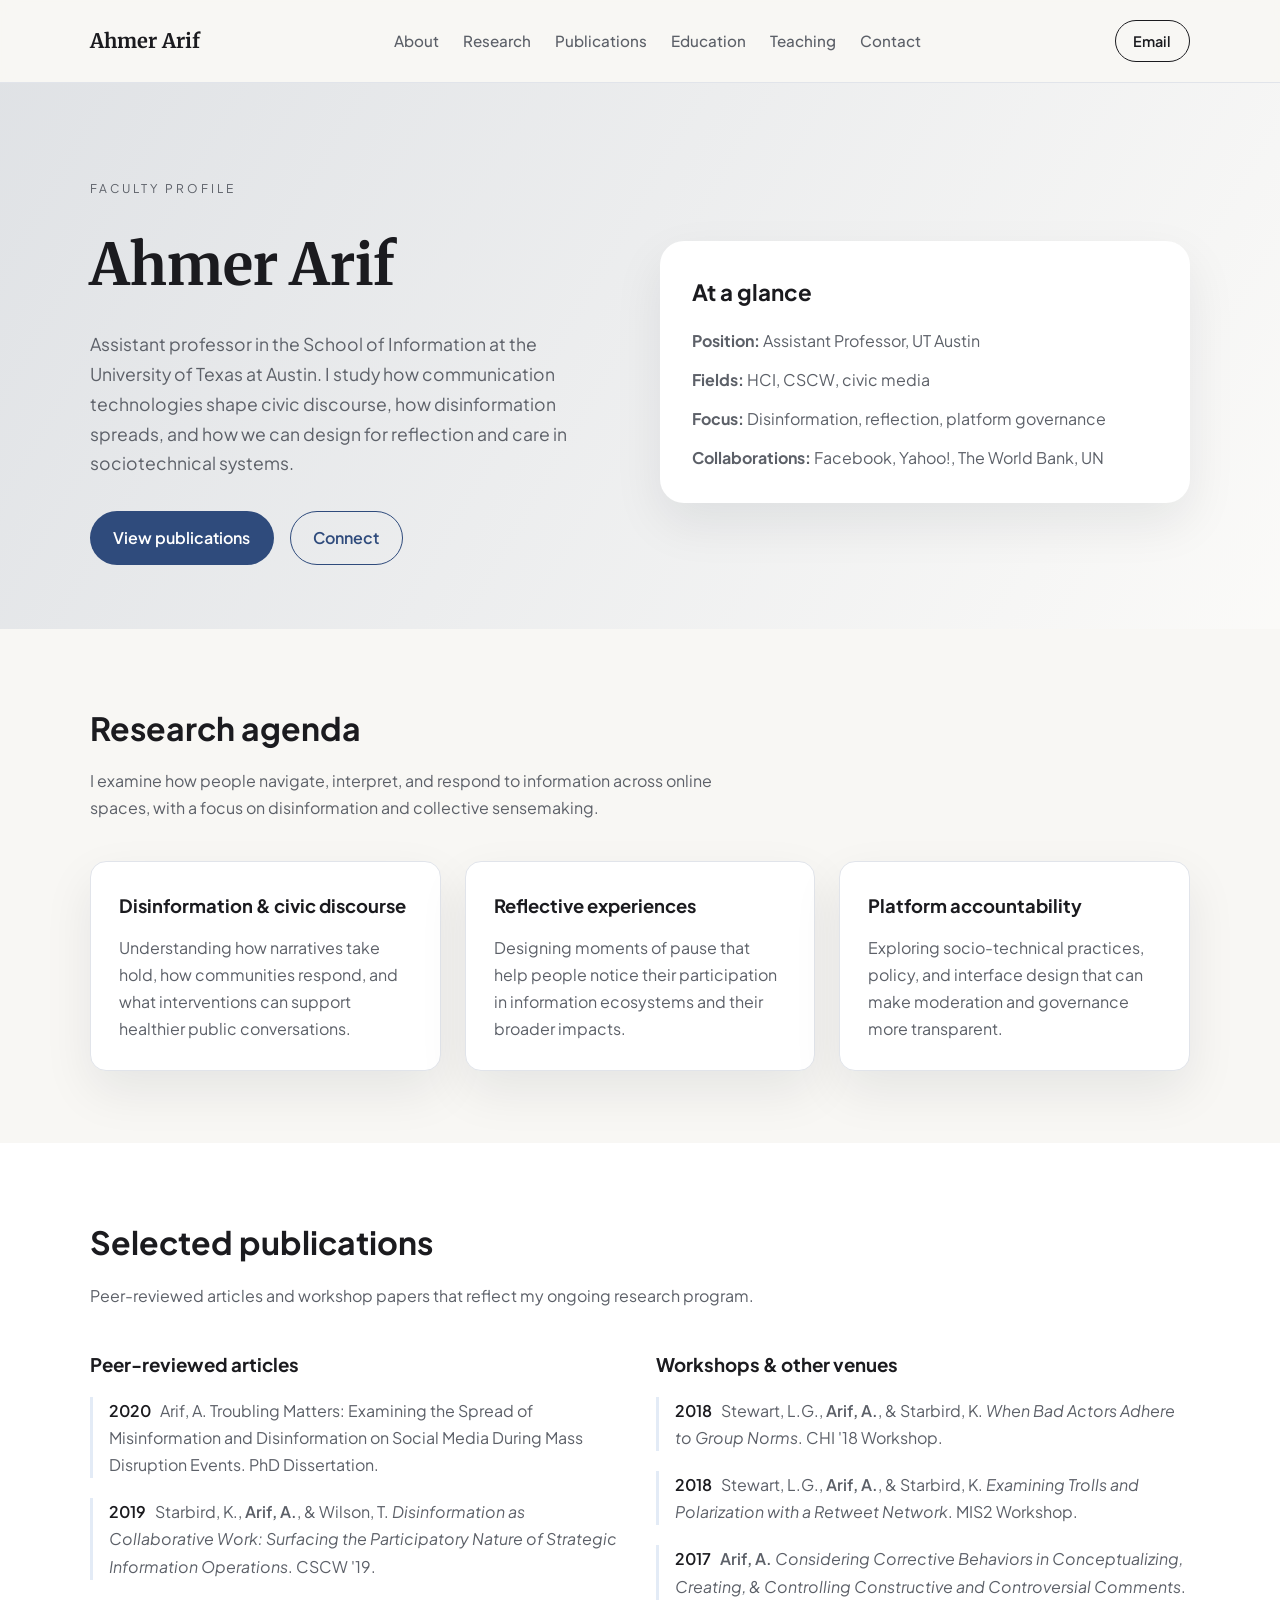
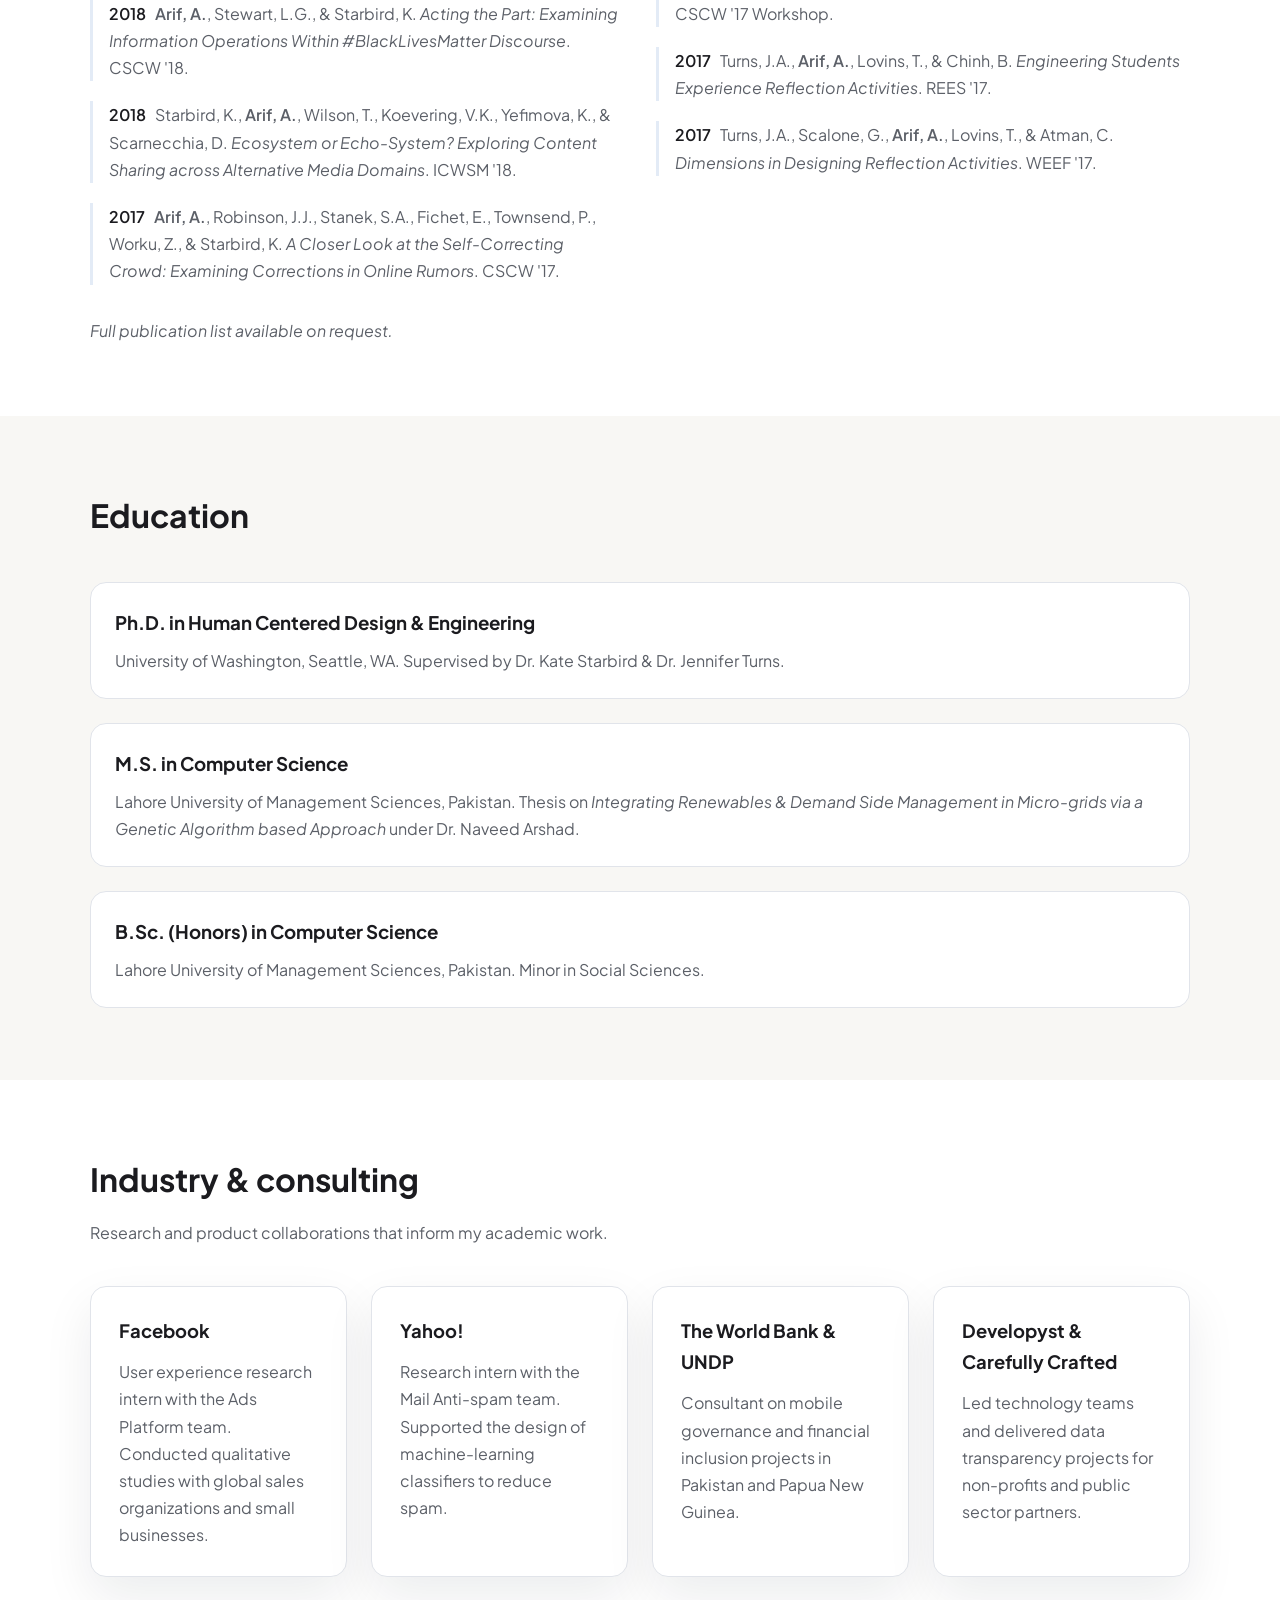
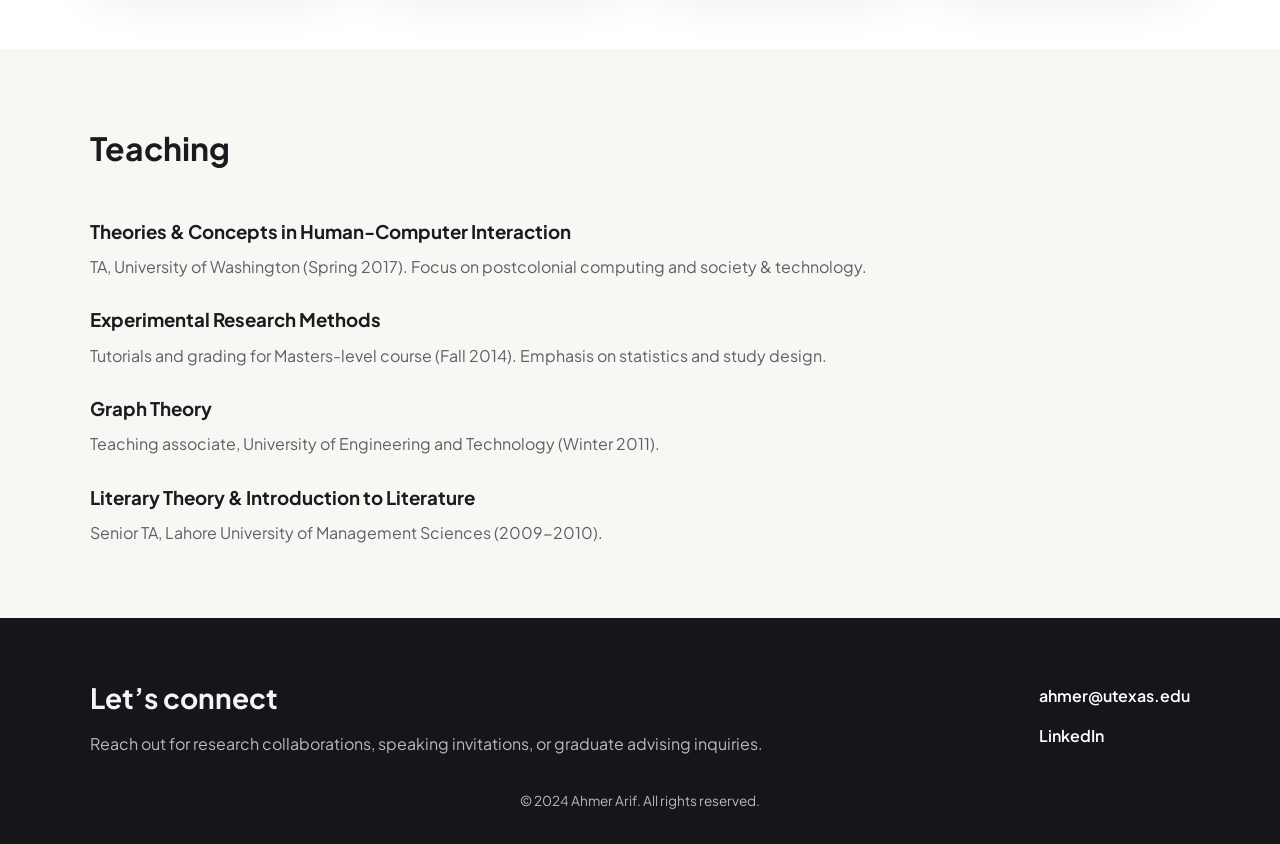
==== index.html @ f25e39d2 "Revamp faculty homepage layout" ====
<!doctype html>
<html lang="en">
<head>
    <meta charset="UTF-8">
    <meta name="viewport" content="width=device-width, initial-scale=1">
    <title>Ahmer Arif | Faculty Profile</title>
    <meta name="description" content="Ahmer Arif is an assistant professor in the School of Information at the University of Texas at Austin, researching disinformation, civic discourse, and reflective design in sociotechnical systems.">
    <meta name="keywords" content="Ahmer Arif, HCI, CSCW, disinformation, misinformation, UT Austin, School of Information">
    <link rel="canonical" href="http://ahmerarif.com/">
    <link rel="shortcut icon" href="files/favicomatic/favicon.png">
    <link rel="shortcut icon" href="files/favicomatic/favicon.ico">
    <link rel="stylesheet" href="css/style.css">
    <link rel="preconnect" href="https://fonts.googleapis.com">
    <link rel="preconnect" href="https://fonts.gstatic.com" crossorigin>
    <link href="https://fonts.googleapis.com/css2?family=Merriweather:wght@300;400;700&family=Plus+Jakarta+Sans:wght@400;500;600;700&display=swap" rel="stylesheet">
</head>
<body>
    <a class="skip-link" href="#main">Skip to main content</a>

    <header class="site-header">
        <div class="container header-content">
            <a class="logo" href="#top">Ahmer Arif</a>
            <nav class="site-nav">
                <a href="#about">About</a>
                <a href="#research">Research</a>
                <a href="#publications">Publications</a>
                <a href="#education">Education</a>
                <a href="#teaching">Teaching</a>
                <a href="#contact">Contact</a>
            </nav>
            <a class="cta" href="mailto:ahmer@utexas.edu">Email</a>
        </div>
    </header>

    <main id="main">
        <section id="top" class="hero">
            <div class="container hero-grid">
                <div class="hero-text">
                    <p class="eyebrow">Faculty Profile</p>
                    <h1>Ahmer Arif</h1>
                    <p class="lead">Assistant professor in the <a href="https://www.ischool.utexas.edu" target="_blank" rel="noreferrer">School of Information</a> at the University of Texas at Austin. I study how communication technologies shape civic discourse, how disinformation spreads, and how we can design for reflection and care in sociotechnical systems.</p>
                    <div class="hero-actions">
                        <a class="button primary" href="#publications">View publications</a>
                        <a class="button ghost" href="#contact">Connect</a>
                    </div>
                </div>
                <div class="hero-card" id="about">
                    <h2>At a glance</h2>
                    <ul>
                        <li><strong>Position:</strong> Assistant Professor, UT Austin</li>
                        <li><strong>Fields:</strong> HCI, CSCW, civic media</li>
                        <li><strong>Focus:</strong> Disinformation, reflection, platform governance</li>
                        <li><strong>Collaborations:</strong> Facebook, Yahoo!, The World Bank, UN</li>
                    </ul>
                </div>
            </div>
        </section>

        <section id="research" class="section">
            <div class="container">
                <div class="section-header">
                    <h2>Research agenda</h2>
                    <p>I examine how people navigate, interpret, and respond to information across online spaces, with a focus on disinformation and collective sensemaking.</p>
                </div>
                <div class="card-grid">
                    <article class="card">
                        <h3>Disinformation &amp; civic discourse</h3>
                        <p>Understanding how narratives take hold, how communities respond, and what interventions can support healthier public conversations.</p>
                    </article>
                    <article class="card">
                        <h3>Reflective experiences</h3>
                        <p>Designing moments of pause that help people notice their participation in information ecosystems and their broader impacts.</p>
                    </article>
                    <article class="card">
                        <h3>Platform accountability</h3>
                        <p>Exploring socio-technical practices, policy, and interface design that can make moderation and governance more transparent.</p>
                    </article>
                </div>
            </div>
        </section>

        <section id="publications" class="section alt">
            <div class="container">
                <div class="section-header">
                    <h2>Selected publications</h2>
                    <p>Peer-reviewed articles and workshop papers that reflect my ongoing research program.</p>
                </div>
                <div class="publication-grid">
                    <div>
                        <h3>Peer-reviewed articles</h3>
                        <ul>
                            <li><span class="year">2020</span> Arif, A. <a href="papers/Troubling-Matters.pdf" target="_blank" rel="noreferrer">Troubling Matters: Examining the Spread of Misinformation and Disinformation on Social Media During Mass Disruption Events</a>. PhD Dissertation.</li>
                            <li><span class="year">2019</span> Starbird, K., <span class="self-name">Arif, A.</span>, &amp; Wilson, T. <em><a href="papers/Disinfo-Collab.pdf" target="_blank" rel="noreferrer">Disinformation as Collaborative Work: Surfacing the Participatory Nature of Strategic Information Operations</a></em>. CSCW '19.</li>
                            <li><span class="year">2018</span> <span class="self-name">Arif, A.</span>, Stewart, L.G., &amp; Starbird, K. <em><a href="papers/BLM-IRA.pdf" target="_blank" rel="noreferrer">Acting the Part: Examining Information Operations Within #BlackLivesMatter Discourse</a></em>. CSCW '18.</li>
                            <li><span class="year">2018</span> Starbird, K., <span class="self-name">Arif, A.</span>, Wilson, T., Koevering, V.K., Yefimova, K., &amp; Scarnecchia, D. <em><a href="papers/Echosystem.pdf" target="_blank" rel="noreferrer">Ecosystem or Echo-System? Exploring Content Sharing across Alternative Media Domains</a></em>. ICWSM '18.</li>
                            <li><span class="year">2017</span> <span class="self-name">Arif, A.</span>, Robinson, J.J., Stanek, S.A., Fichet, E., Townsend, P., Worku, Z., &amp; Starbird, K. <em><a href="papers/CorrectiveBehavior.pdf" target="_blank" rel="noreferrer">A Closer Look at the Self-Correcting Crowd: Examining Corrections in Online Rumors</a></em>. CSCW '17.</li>
                        </ul>
                    </div>
                    <div>
                        <h3>Workshops &amp; other venues</h3>
                        <ul>
                            <li><span class="year">2018</span> Stewart, L.G., <span class="self-name">Arif, A.</span>, &amp; Starbird, K. <em><a href="papers/bad-actors-adhere.pdf" target="_blank" rel="noreferrer">When Bad Actors Adhere to Group Norms</a></em>. CHI '18 Workshop.</li>
                            <li><span class="year">2018</span> Stewart, L.G., <span class="self-name">Arif, A.</span>, &amp; Starbird, K. <em><a href="papers/examining-trolls-polarization.pdf" target="_blank" rel="noreferrer">Examining Trolls and Polarization with a Retweet Network</a></em>. MIS2 Workshop.</li>
                            <li><span class="year">2017</span> <span class="self-name">Arif, A.</span> <em><a href="papers/CCCCCCCR.pdf" target="_blank" rel="noreferrer">Considering Corrective Behaviors in Conceptualizing, Creating, &amp; Controlling Constructive and Controversial Comments</a></em>. CSCW '17 Workshop.</li>
                            <li><span class="year">2017</span> Turns, J.A., <span class="self-name">Arif, A.</span>, Lovins, T., &amp; Chinh, B. <em><a href="papers/Students_Experience_Reflection.pdf" target="_blank" rel="noreferrer">Engineering Students Experience Reflection Activities</a></em>. REES '17.</li>
                            <li><span class="year">2017</span> Turns, J.A., Scalone, G., <span class="self-name">Arif, A.</span>, Lovins, T., &amp; Atman, C. <em><a href="papers/DesigningReflectionActivities.pdf" target="_blank" rel="noreferrer">Dimensions in Designing Reflection Activities</a></em>. WEEF '17.</li>
                        </ul>
                    </div>
                </div>
                <p class="note">Full publication list available on request.</p>
            </div>
        </section>

        <section id="education" class="section">
            <div class="container">
                <div class="section-header">
                    <h2>Education</h2>
                </div>
                <div class="timeline">
                    <div class="timeline-item">
                        <h3>Ph.D. in Human Centered Design &amp; Engineering</h3>
                        <p>University of Washington, Seattle, WA. Supervised by <a href="https://www.hcde.washington.edu/starbird" target="_blank" rel="noreferrer">Dr. Kate Starbird</a> &amp; <a href="https://www.hcde.washington.edu/turns" target="_blank" rel="noreferrer">Dr. Jennifer Turns</a>.</p>
                    </div>
                    <div class="timeline-item">
                        <h3>M.S. in Computer Science</h3>
                        <p><a href="http://www.lums.edu.pk/" target="_blank" rel="noreferrer">Lahore University of Management Sciences</a>, Pakistan. Thesis on <em>Integrating Renewables &amp; Demand Side Management in Micro-grids via a Genetic Algorithm based Approach</em> under <a href="https://lums.edu.pk/lums_employee/1352" target="_blank" rel="noreferrer">Dr. Naveed Arshad</a>.</p>
                    </div>
                    <div class="timeline-item">
                        <h3>B.Sc. (Honors) in Computer Science</h3>
                        <p><a href="http://www.lums.edu.pk/" target="_blank" rel="noreferrer">Lahore University of Management Sciences</a>, Pakistan. Minor in Social Sciences.</p>
                    </div>
                </div>
            </div>
        </section>

        <section id="industry" class="section alt">
            <div class="container">
                <div class="section-header">
                    <h2>Industry &amp; consulting</h2>
                    <p>Research and product collaborations that inform my academic work.</p>
                </div>
                <div class="card-grid">
                    <article class="card">
                        <h3>Facebook</h3>
                        <p>User experience research intern with the Ads Platform team. Conducted qualitative studies with global sales organizations and small businesses.</p>
                    </article>
                    <article class="card">
                        <h3>Yahoo!</h3>
                        <p>Research intern with the Mail Anti-spam team. Supported the design of machine-learning classifiers to reduce spam.</p>
                    </article>
                    <article class="card">
                        <h3>The World Bank &amp; UNDP</h3>
                        <p>Consultant on mobile governance and financial inclusion projects in Pakistan and Papua New Guinea.</p>
                    </article>
                    <article class="card">
                        <h3>Developyst &amp; Carefully Crafted</h3>
                        <p>Led technology teams and delivered data transparency projects for non-profits and public sector partners.</p>
                    </article>
                </div>
            </div>
        </section>

        <section id="teaching" class="section">
            <div class="container">
                <div class="section-header">
                    <h2>Teaching</h2>
                </div>
                <div class="teaching-list">
                    <div>
                        <h3>Theories &amp; Concepts in Human-Computer Interaction</h3>
                        <p>TA, University of Washington (Spring 2017). Focus on postcolonial computing and society &amp; technology.</p>
                    </div>
                    <div>
                        <h3>Experimental Research Methods</h3>
                        <p>Tutorials and grading for Masters-level course (Fall 2014). Emphasis on statistics and study design.</p>
                    </div>
                    <div>
                        <h3>Graph Theory</h3>
                        <p>Teaching associate, University of Engineering and Technology (Winter 2011).</p>
                    </div>
                    <div>
                        <h3>Literary Theory &amp; Introduction to Literature</h3>
                        <p>Senior TA, Lahore University of Management Sciences (2009-2010).</p>
                    </div>
                </div>
            </div>
        </section>
    </main>

    <footer id="contact" class="site-footer">
        <div class="container footer-grid">
            <div>
                <h2>Let’s connect</h2>
                <p>Reach out for research collaborations, speaking invitations, or graduate advising inquiries.</p>
            </div>
            <div class="footer-links">
                <a href="mailto:ahmer@utexas.edu">ahmer@utexas.edu</a>
                <a href="https://www.linkedin.com/in/ahmerarif" target="_blank" rel="noreferrer">LinkedIn</a>
            </div>
        </div>
        <p class="footer-note">© 2024 Ahmer Arif. All rights reserved.</p>
    </footer>
</body>
</html>
---- css/style.css ----
:root {
  color-scheme: light;
  --bg: #f8f7f4;
  --bg-alt: #ffffff;
  --ink: #1b1b1f;
  --muted: #5c6068;
  --accent: #2f4b7c;
  --accent-soft: #e3ebf6;
  --border: #e1e4ea;
  --shadow: 0 20px 50px rgba(15, 23, 42, 0.08);
  --radius-lg: 24px;
  --radius-md: 16px;
  --radius-sm: 10px;
}

* {
  box-sizing: border-box;
  margin: 0;
  padding: 0;
}

body {
  font-family: 'Plus Jakarta Sans', sans-serif;
  background: var(--bg);
  color: var(--ink);
  line-height: 1.7;
}

a {
  color: inherit;
  text-decoration: none;
}

a:hover,
a:focus {
  color: var(--accent);
}

img {
  max-width: 100%;
  display: block;
}

.skip-link {
  position: absolute;
  left: -999px;
  top: -999px;
  background: var(--accent);
  color: #fff;
  padding: 0.75rem 1.25rem;
  border-radius: var(--radius-sm);
  z-index: 1000;
}

.skip-link:focus {
  left: 1rem;
  top: 1rem;
}

.container {
  width: min(1100px, 90vw);
  margin: 0 auto;
}

.site-header {
  position: sticky;
  top: 0;
  z-index: 50;
  background: rgba(248, 247, 244, 0.92);
  backdrop-filter: blur(8px);
  border-bottom: 1px solid var(--border);
}

.header-content {
  display: flex;
  align-items: center;
  justify-content: space-between;
  padding: 1.25rem 0;
  gap: 1.5rem;
}

.logo {
  font-family: 'Merriweather', serif;
  font-size: 1.25rem;
  font-weight: 700;
}

.site-nav {
  display: flex;
  gap: 1.5rem;
  flex-wrap: wrap;
  font-size: 0.95rem;
}

.site-nav a {
  color: var(--muted);
  font-weight: 500;
}

.site-nav a:hover {
  color: var(--ink);
}

.cta {
  border: 1px solid var(--ink);
  padding: 0.5rem 1.1rem;
  border-radius: 999px;
  font-weight: 600;
  font-size: 0.9rem;
}

.cta:hover {
  background: var(--ink);
  color: #fff;
}

.hero {
  padding: 6rem 0 4rem;
  background: linear-gradient(120deg, rgba(47, 75, 124, 0.12), rgba(255, 255, 255, 0.4));
}

.hero-grid {
  display: grid;
  grid-template-columns: repeat(auto-fit, minmax(280px, 1fr));
  gap: 2.5rem;
  align-items: center;
}

.eyebrow {
  letter-spacing: 0.25em;
  text-transform: uppercase;
  font-size: 0.75rem;
  color: var(--muted);
  margin-bottom: 1rem;
}

h1 {
  font-family: 'Merriweather', serif;
  font-size: clamp(2.5rem, 5vw, 3.6rem);
  margin-bottom: 1rem;
}

.lead {
  font-size: 1.1rem;
  color: var(--muted);
  margin-bottom: 2rem;
}

.hero-actions {
  display: flex;
  gap: 1rem;
  flex-wrap: wrap;
}

.button {
  padding: 0.75rem 1.4rem;
  border-radius: 999px;
  font-weight: 600;
  border: 1px solid transparent;
}

.button.primary {
  background: var(--accent);
  color: #fff;
}

.button.primary:hover {
  background: #223a62;
}

.button.ghost {
  border-color: var(--accent);
  color: var(--accent);
}

.button.ghost:hover {
  background: var(--accent-soft);
}

.hero-card {
  background: #fff;
  border-radius: var(--radius-lg);
  padding: 2rem;
  box-shadow: var(--shadow);
}

.hero-card h2 {
  font-size: 1.4rem;
  margin-bottom: 1rem;
}

.hero-card ul {
  list-style: none;
  display: grid;
  gap: 0.75rem;
  color: var(--muted);
}

.section {
  padding: 4.5rem 0;
}

.section.alt {
  background: var(--bg-alt);
}

.section-header {
  margin-bottom: 2.5rem;
  max-width: 680px;
}

.section-header h2 {
  font-size: 2rem;
  margin-bottom: 0.75rem;
}

.section-header p {
  color: var(--muted);
}

.card-grid {
  display: grid;
  grid-template-columns: repeat(auto-fit, minmax(240px, 1fr));
  gap: 1.5rem;
}

.card {
  background: #fff;
  padding: 1.75rem;
  border-radius: var(--radius-md);
  border: 1px solid var(--border);
  box-shadow: var(--shadow);
}

.card h3 {
  margin-bottom: 0.75rem;
  font-size: 1.15rem;
}

.card p {
  color: var(--muted);
}

.publication-grid {
  display: grid;
  grid-template-columns: repeat(auto-fit, minmax(280px, 1fr));
  gap: 2rem;
}

.publication-grid h3 {
  margin-bottom: 1rem;
}

.publication-grid ul {
  list-style: none;
  display: grid;
  gap: 1.25rem;
  color: var(--muted);
}

.publication-grid li {
  border-left: 3px solid var(--accent-soft);
  padding-left: 1rem;
}

.year {
  font-weight: 600;
  color: var(--ink);
  margin-right: 0.35rem;
}

.self-name {
  font-weight: 600;
}

.note {
  margin-top: 2rem;
  color: var(--muted);
  font-style: italic;
}

.timeline {
  display: grid;
  gap: 1.5rem;
}

.timeline-item {
  background: #fff;
  border-radius: var(--radius-md);
  padding: 1.5rem;
  border: 1px solid var(--border);
}

.timeline-item h3 {
  margin-bottom: 0.5rem;
}

.timeline-item p {
  color: var(--muted);
}

.teaching-list {
  display: grid;
  gap: 1.5rem;
}

.teaching-list h3 {
  margin-bottom: 0.35rem;
}

.teaching-list p {
  color: var(--muted);
}

.site-footer {
  background: #14161a;
  color: #f5f5f5;
  padding: 3.5rem 0 2rem;
}

.footer-grid {
  display: flex;
  flex-wrap: wrap;
  justify-content: space-between;
  gap: 2rem;
  align-items: center;
}

.site-footer h2 {
  font-size: 1.75rem;
  margin-bottom: 0.5rem;
}

.site-footer p {
  color: rgba(255, 255, 255, 0.7);
}

.footer-links {
  display: flex;
  flex-direction: column;
  gap: 0.75rem;
  font-weight: 600;
}

.footer-links a {
  color: #fff;
}

.footer-note {
  text-align: center;
  margin-top: 2rem;
  color: rgba(255, 255, 255, 0.5);
  font-size: 0.85rem;
}

@media (max-width: 900px) {
  .header-content {
    flex-direction: column;
    align-items: flex-start;
  }

  .site-nav {
    gap: 1rem;
  }
}

@media (max-width: 640px) {
  .hero {
    padding-top: 5rem;
  }

  .header-content {
    gap: 1rem;
  }

  .site-nav {
    flex-direction: column;
    gap: 0.5rem;
  }

  .hero-actions {
    flex-direction: column;
    align-items: flex-start;
  }
}
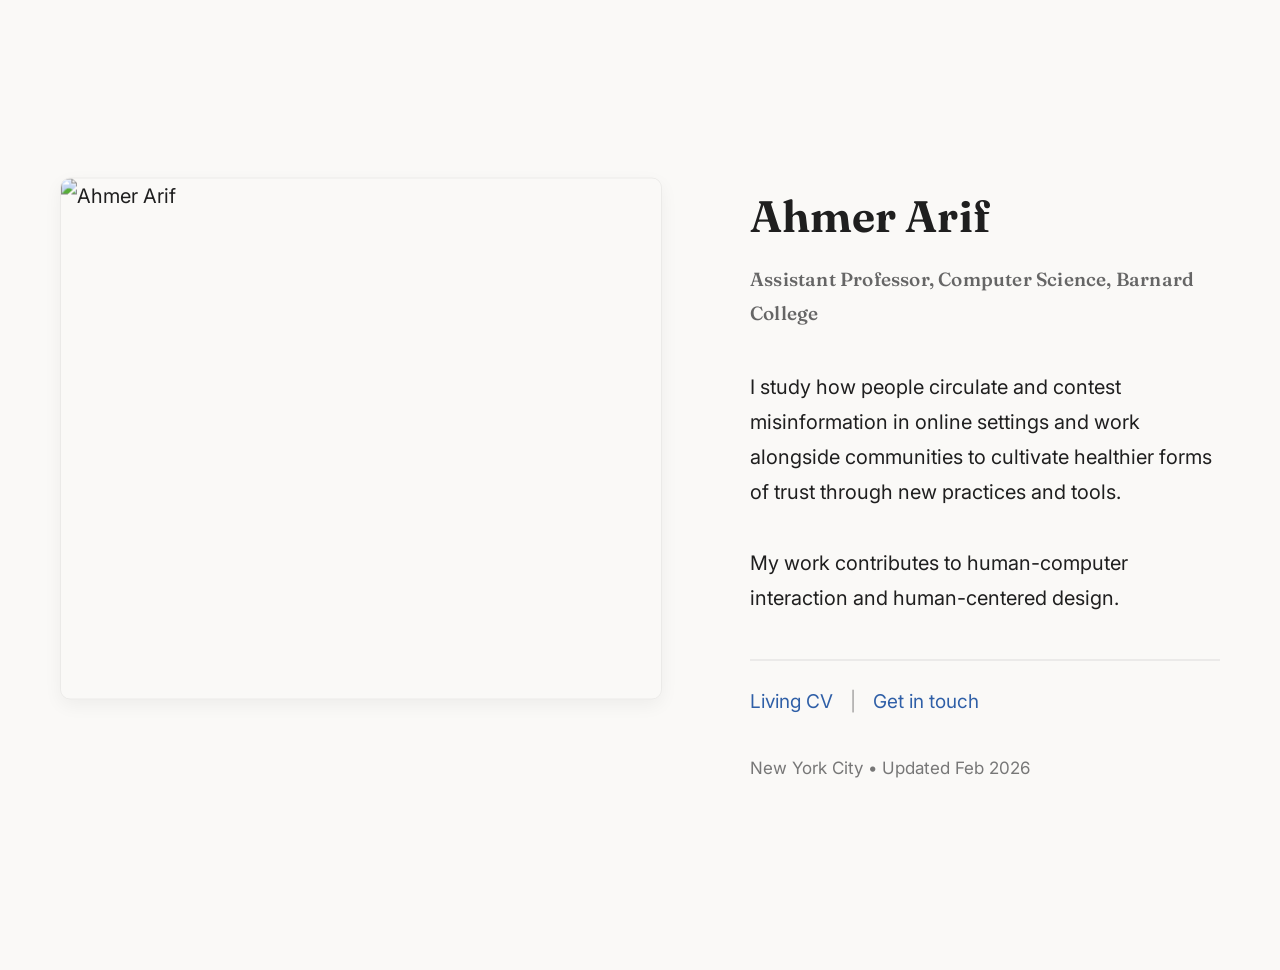
==== commit 5ce0a505: "site redesign" ====
--- a/index.html
+++ b/index.html
@@ -1,204 +1,56 @@
-<!doctype html>
+<!DOCTYPE html>
 <html lang="en">
 <head>
-    <meta charset="UTF-8">
-    <meta name="viewport" content="width=device-width, initial-scale=1">
-    <title>Ahmer Arif | Faculty Profile</title>
-    <meta name="description" content="Ahmer Arif is an assistant professor in the School of Information at the University of Texas at Austin, researching disinformation, civic discourse, and reflective design in sociotechnical systems.">
-    <meta name="keywords" content="Ahmer Arif, HCI, CSCW, disinformation, misinformation, UT Austin, School of Information">
-    <link rel="canonical" href="http://ahmerarif.com/">
-    <link rel="shortcut icon" href="files/favicomatic/favicon.png">
-    <link rel="shortcut icon" href="files/favicomatic/favicon.ico">
-    <link rel="stylesheet" href="css/style.css">
-    <link rel="preconnect" href="https://fonts.googleapis.com">
-    <link rel="preconnect" href="https://fonts.gstatic.com" crossorigin>
-    <link href="https://fonts.googleapis.com/css2?family=Merriweather:wght@300;400;700&family=Plus+Jakarta+Sans:wght@400;500;600;700&display=swap" rel="stylesheet">
+  <meta charset="utf-8" />
+  <meta name="viewport" content="width=device-width, initial-scale=1" />
+  <title>Ahmer Arif</title>
+  <link rel="icon" type="image/svg+xml" href="favicon.svg">
+  <!-- Fonts: Inter (body) + Fraunces (name) -->
+  <link rel="preconnect" href="https://fonts.googleapis.com" />
+  <link
+    href="https://fonts.googleapis.com/css2?family=Fraunces:opsz,wght@9..144,560;9..144,650&family=Inter:wght@400;500;600&display=swap"
+    rel="stylesheet"
+  />
+
+  <link rel="stylesheet" href="styles.css" />
 </head>
+
 <body>
-    <a class="skip-link" href="#main">Skip to main content</a>
+  <main class="page">
+    <div class="content">
 
-    <header class="site-header">
-        <div class="container header-content">
-            <a class="logo" href="#top">Ahmer Arif</a>
-            <nav class="site-nav">
-                <a href="#about">About</a>
-                <a href="#research">Research</a>
-                <a href="#publications">Publications</a>
-                <a href="#education">Education</a>
-                <a href="#teaching">Teaching</a>
-                <a href="#contact">Contact</a>
-            </nav>
-            <a class="cta" href="mailto:ahmer@utexas.edu">Email</a>
-        </div>
-    </header>
+      <div class="portrait">
+        <img src="images/ahmer.jpg" alt="Ahmer Arif">
+      </div>
 
-    <main id="main">
-        <section id="top" class="hero">
-            <div class="container hero-grid">
-                <div class="hero-text">
-                    <p class="eyebrow">Faculty Profile</p>
-                    <h1>Ahmer Arif</h1>
-                    <p class="lead">Assistant professor in the <a href="https://www.ischool.utexas.edu" target="_blank" rel="noreferrer">School of Information</a> at the University of Texas at Austin. I study how communication technologies shape civic discourse, how disinformation spreads, and how we can design for reflection and care in sociotechnical systems.</p>
-                    <div class="hero-actions">
-                        <a class="button primary" href="#publications">View publications</a>
-                        <a class="button ghost" href="#contact">Connect</a>
-                    </div>
-                </div>
-                <div class="hero-card" id="about">
-                    <h2>At a glance</h2>
-                    <ul>
-                        <li><strong>Position:</strong> Assistant Professor, UT Austin</li>
-                        <li><strong>Fields:</strong> HCI, CSCW, civic media</li>
-                        <li><strong>Focus:</strong> Disinformation, reflection, platform governance</li>
-                        <li><strong>Collaborations:</strong> Facebook, Yahoo!, The World Bank, UN</li>
-                    </ul>
-                </div>
-            </div>
-        </section>
+      <div class="text">
+        <h1>Ahmer Arif</h1>
+        <p class="subhead">Assistant Professor, Computer Science, Barnard College</p>
 
-        <section id="research" class="section">
-            <div class="container">
-                <div class="section-header">
-                    <h2>Research agenda</h2>
-                    <p>I examine how people navigate, interpret, and respond to information across online spaces, with a focus on disinformation and collective sensemaking.</p>
-                </div>
-                <div class="card-grid">
-                    <article class="card">
-                        <h3>Disinformation &amp; civic discourse</h3>
-                        <p>Understanding how narratives take hold, how communities respond, and what interventions can support healthier public conversations.</p>
-                    </article>
-                    <article class="card">
-                        <h3>Reflective experiences</h3>
-                        <p>Designing moments of pause that help people notice their participation in information ecosystems and their broader impacts.</p>
-                    </article>
-                    <article class="card">
-                        <h3>Platform accountability</h3>
-                        <p>Exploring socio-technical practices, policy, and interface design that can make moderation and governance more transparent.</p>
-                    </article>
-                </div>
-            </div>
-        </section>
+        <p>
+          I study how people circulate and contest misinformation in online settings and work alongside communities to cultivate healthier forms of trust through new practices and tools.
+        </p>
 
-        <section id="publications" class="section alt">
-            <div class="container">
-                <div class="section-header">
-                    <h2>Selected publications</h2>
-                    <p>Peer-reviewed articles and workshop papers that reflect my ongoing research program.</p>
-                </div>
-                <div class="publication-grid">
-                    <div>
-                        <h3>Peer-reviewed articles</h3>
-                        <ul>
-                            <li><span class="year">2020</span> Arif, A. <a href="papers/Troubling-Matters.pdf" target="_blank" rel="noreferrer">Troubling Matters: Examining the Spread of Misinformation and Disinformation on Social Media During Mass Disruption Events</a>. PhD Dissertation.</li>
-                            <li><span class="year">2019</span> Starbird, K., <span class="self-name">Arif, A.</span>, &amp; Wilson, T. <em><a href="papers/Disinfo-Collab.pdf" target="_blank" rel="noreferrer">Disinformation as Collaborative Work: Surfacing the Participatory Nature of Strategic Information Operations</a></em>. CSCW '19.</li>
-                            <li><span class="year">2018</span> <span class="self-name">Arif, A.</span>, Stewart, L.G., &amp; Starbird, K. <em><a href="papers/BLM-IRA.pdf" target="_blank" rel="noreferrer">Acting the Part: Examining Information Operations Within #BlackLivesMatter Discourse</a></em>. CSCW '18.</li>
-                            <li><span class="year">2018</span> Starbird, K., <span class="self-name">Arif, A.</span>, Wilson, T., Koevering, V.K., Yefimova, K., &amp; Scarnecchia, D. <em><a href="papers/Echosystem.pdf" target="_blank" rel="noreferrer">Ecosystem or Echo-System? Exploring Content Sharing across Alternative Media Domains</a></em>. ICWSM '18.</li>
-                            <li><span class="year">2017</span> <span class="self-name">Arif, A.</span>, Robinson, J.J., Stanek, S.A., Fichet, E., Townsend, P., Worku, Z., &amp; Starbird, K. <em><a href="papers/CorrectiveBehavior.pdf" target="_blank" rel="noreferrer">A Closer Look at the Self-Correcting Crowd: Examining Corrections in Online Rumors</a></em>. CSCW '17.</li>
-                        </ul>
-                    </div>
-                    <div>
-                        <h3>Workshops &amp; other venues</h3>
-                        <ul>
-                            <li><span class="year">2018</span> Stewart, L.G., <span class="self-name">Arif, A.</span>, &amp; Starbird, K. <em><a href="papers/bad-actors-adhere.pdf" target="_blank" rel="noreferrer">When Bad Actors Adhere to Group Norms</a></em>. CHI '18 Workshop.</li>
-                            <li><span class="year">2018</span> Stewart, L.G., <span class="self-name">Arif, A.</span>, &amp; Starbird, K. <em><a href="papers/examining-trolls-polarization.pdf" target="_blank" rel="noreferrer">Examining Trolls and Polarization with a Retweet Network</a></em>. MIS2 Workshop.</li>
-                            <li><span class="year">2017</span> <span class="self-name">Arif, A.</span> <em><a href="papers/CCCCCCCR.pdf" target="_blank" rel="noreferrer">Considering Corrective Behaviors in Conceptualizing, Creating, &amp; Controlling Constructive and Controversial Comments</a></em>. CSCW '17 Workshop.</li>
-                            <li><span class="year">2017</span> Turns, J.A., <span class="self-name">Arif, A.</span>, Lovins, T., &amp; Chinh, B. <em><a href="papers/Students_Experience_Reflection.pdf" target="_blank" rel="noreferrer">Engineering Students Experience Reflection Activities</a></em>. REES '17.</li>
-                            <li><span class="year">2017</span> Turns, J.A., Scalone, G., <span class="self-name">Arif, A.</span>, Lovins, T., &amp; Atman, C. <em><a href="papers/DesigningReflectionActivities.pdf" target="_blank" rel="noreferrer">Dimensions in Designing Reflection Activities</a></em>. WEEF '17.</li>
-                        </ul>
-                    </div>
-                </div>
-                <p class="note">Full publication list available on request.</p>
-            </div>
-        </section>
+        <p>
+          My work contributes to human-computer interaction and human-centered design.
+        </p>
 
-        <section id="education" class="section">
-            <div class="container">
-                <div class="section-header">
-                    <h2>Education</h2>
-                </div>
-                <div class="timeline">
-                    <div class="timeline-item">
-                        <h3>Ph.D. in Human Centered Design &amp; Engineering</h3>
-                        <p>University of Washington, Seattle, WA. Supervised by <a href="https://www.hcde.washington.edu/starbird" target="_blank" rel="noreferrer">Dr. Kate Starbird</a> &amp; <a href="https://www.hcde.washington.edu/turns" target="_blank" rel="noreferrer">Dr. Jennifer Turns</a>.</p>
-                    </div>
-                    <div class="timeline-item">
-                        <h3>M.S. in Computer Science</h3>
-                        <p><a href="http://www.lums.edu.pk/" target="_blank" rel="noreferrer">Lahore University of Management Sciences</a>, Pakistan. Thesis on <em>Integrating Renewables &amp; Demand Side Management in Micro-grids via a Genetic Algorithm based Approach</em> under <a href="https://lums.edu.pk/lums_employee/1352" target="_blank" rel="noreferrer">Dr. Naveed Arshad</a>.</p>
-                    </div>
-                    <div class="timeline-item">
-                        <h3>B.Sc. (Honors) in Computer Science</h3>
-                        <p><a href="http://www.lums.edu.pk/" target="_blank" rel="noreferrer">Lahore University of Management Sciences</a>, Pakistan. Minor in Social Sciences.</p>
-                    </div>
-                </div>
-            </div>
-        </section>
+       <p class="links">
+         <a href="https://docs.google.com/document/d/1XDfKECkdv95riXvftC9BBxWNo79i6ZC8VRk_bVLvNRI/edit?usp=sharing">Living CV</a>
+         <span class="divider">|</span>
+         <a href="mailto:aarif@barnard.edu">Get in touch</a>
+       </p>
 
-        <section id="industry" class="section alt">
-            <div class="container">
-                <div class="section-header">
-                    <h2>Industry &amp; consulting</h2>
-                    <p>Research and product collaborations that inform my academic work.</p>
-                </div>
-                <div class="card-grid">
-                    <article class="card">
-                        <h3>Facebook</h3>
-                        <p>User experience research intern with the Ads Platform team. Conducted qualitative studies with global sales organizations and small businesses.</p>
-                    </article>
-                    <article class="card">
-                        <h3>Yahoo!</h3>
-                        <p>Research intern with the Mail Anti-spam team. Supported the design of machine-learning classifiers to reduce spam.</p>
-                    </article>
-                    <article class="card">
-                        <h3>The World Bank &amp; UNDP</h3>
-                        <p>Consultant on mobile governance and financial inclusion projects in Pakistan and Papua New Guinea.</p>
-                    </article>
-                    <article class="card">
-                        <h3>Developyst &amp; Carefully Crafted</h3>
-                        <p>Led technology teams and delivered data transparency projects for non-profits and public sector partners.</p>
-                    </article>
-                </div>
-            </div>
-        </section>
 
-        <section id="teaching" class="section">
-            <div class="container">
-                <div class="section-header">
-                    <h2>Teaching</h2>
-                </div>
-                <div class="teaching-list">
-                    <div>
-                        <h3>Theories &amp; Concepts in Human-Computer Interaction</h3>
-                        <p>TA, University of Washington (Spring 2017). Focus on postcolonial computing and society &amp; technology.</p>
-                    </div>
-                    <div>
-                        <h3>Experimental Research Methods</h3>
-                        <p>Tutorials and grading for Masters-level course (Fall 2014). Emphasis on statistics and study design.</p>
-                    </div>
-                    <div>
-                        <h3>Graph Theory</h3>
-                        <p>Teaching associate, University of Engineering and Technology (Winter 2011).</p>
-                    </div>
-                    <div>
-                        <h3>Literary Theory &amp; Introduction to Literature</h3>
-                        <p>Senior TA, Lahore University of Management Sciences (2009-2010).</p>
-                    </div>
-                </div>
-            </div>
-        </section>
-    </main>
+        <p class="stamp">New York City • Updated Feb 2026</p>
+      </div>
 
-    <footer id="contact" class="site-footer">
-        <div class="container footer-grid">
-            <div>
-                <h2>Let’s connect</h2>
-                <p>Reach out for research collaborations, speaking invitations, or graduate advising inquiries.</p>
-            </div>
-            <div class="footer-links">
-                <a href="mailto:ahmer@utexas.edu">ahmer@utexas.edu</a>
-                <a href="https://www.linkedin.com/in/ahmerarif" target="_blank" rel="noreferrer">LinkedIn</a>
-            </div>
-        </div>
-        <p class="footer-note">© 2024 Ahmer Arif. All rights reserved.</p>
-    </footer>
+
+
+
+    </div>
+  </main>
 </body>
+
+
 </html>
--- a/styles.css
+++ b/styles.css
@@ -0,0 +1,136 @@
+html { font-size: 20px; }  /* slightly larger */
+
+body {
+  margin: 0;
+  background: #faf9f7;
+  color: #1f1f1f;
+  font-family: "Inter", system-ui, -apple-system, BlinkMacSystemFont,
+               "Segoe UI", Roboto, Helvetica, Arial, sans-serif;
+  line-height: 1.75;  /* more breathing room */
+  overflow: hidden; 
+}
+
+.page {
+  display: flex;
+  align-items: center;
+  justify-content: center;
+  padding: 1.75rem 3rem;
+  overflow: clip;
+  transform: translateY(-1.5vh);
+  min-height: 100svh;
+}
+
+
+
+.content {
+  max-width: 1250px;
+  width: 100%;
+  display: grid;
+  grid-template-columns: 600px 1fr;  /* larger image column */
+  gap: 4.5rem;
+  align-items: start;
+  margin-top: 6vh;
+}
+
+.text {
+  max-width: 660px;       /* ideal readable width */
+}
+
+
+h1 {
+  font-size: 2.2rem;
+  font-weight: 600;
+  margin: 0 0 0.4rem 0;   /* tighter under name */
+  font-family: "Fraunces", serif;
+  font-weight: 650;
+  letter-spacing: 0.2px; /* keeps it crisp */
+}
+
+p {
+  margin: 0 0 1.8rem 0; /* was larger */
+}
+
+
+.links {
+  margin-top: 1.6rem;   /* was larger */
+}
+
+.portrait img {
+  width: 100%;
+  height: auto;
+  max-height: calc(100svh - 4rem); /* keeps no-scroll */
+  border-radius: 8px;
+  border: 1px solid rgba(0,0,0,0.06);
+  display: block;
+  box-shadow: 0 6px 18px rgba(0,0,0,0.05);
+}
+
+
+.portrait img {
+  width: 100%;
+  max-height: calc(100svh - 4rem); /* keeps no-scroll */
+  border-radius: 8px;
+  display: block;
+  height: min(62vh, 520px);     /* consistent presence, adapts to height */
+  object-fit: cover;
+  object-position: center 22%;  /* bias slightly toward the face */
+  border-radius: 10px;
+  display: block;
+}
+
+.subhead {
+  margin: 0 0 2rem 0;
+  color: #666;
+  font-size: 0.95rem;
+  font-family: "Fraunces", serif;
+  font-weight: 560;
+  letter-spacing: 0.2px;       
+}
+
+.links {
+  margin-top: 2.2rem;
+  padding-top: 1.2rem;
+  border-top: 1px solid rgba(0,0,0,0.12);
+  font-size: 0.95rem;
+}
+
+a {
+  color: #2f5fa7;   /* muted blue */
+  text-decoration: none;
+}
+
+a:hover {
+  text-decoration: underline;
+}
+
+.divider {
+  margin: 0 0.6rem;
+  color: rgba(0,0,0,0.35); /* subtle */
+}
+
+
+.contact {
+  margin-top: 0.4rem;
+  font-size: 0.95rem;
+}
+
+.stamp {
+  margin-top: 1.8rem;
+  color: #777;
+  font-size: 0.85rem;
+}
+
+@media (max-height: 820px) {
+  .portrait img {
+    height: min(56vh, 460px);
+    object-position: center 34%;
+  }
+}
+
+}
+
+
+
+
+
+
